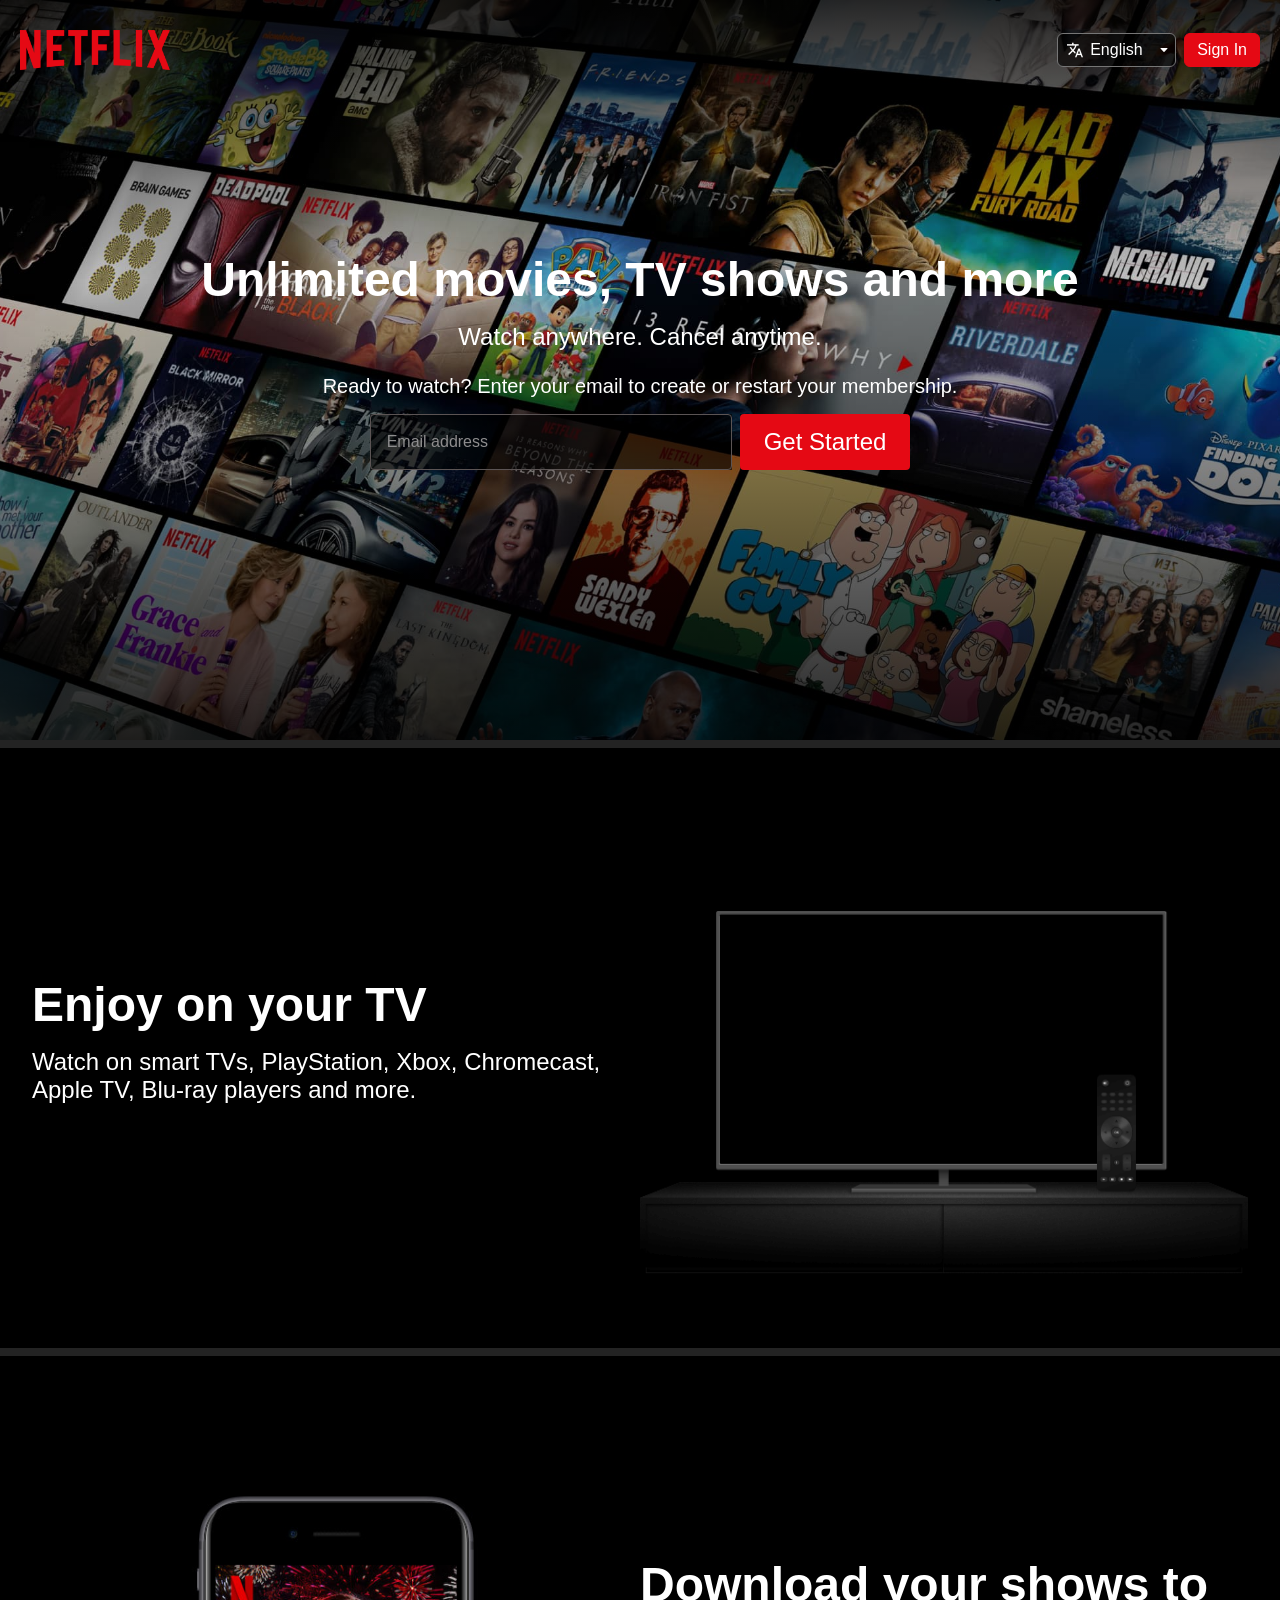
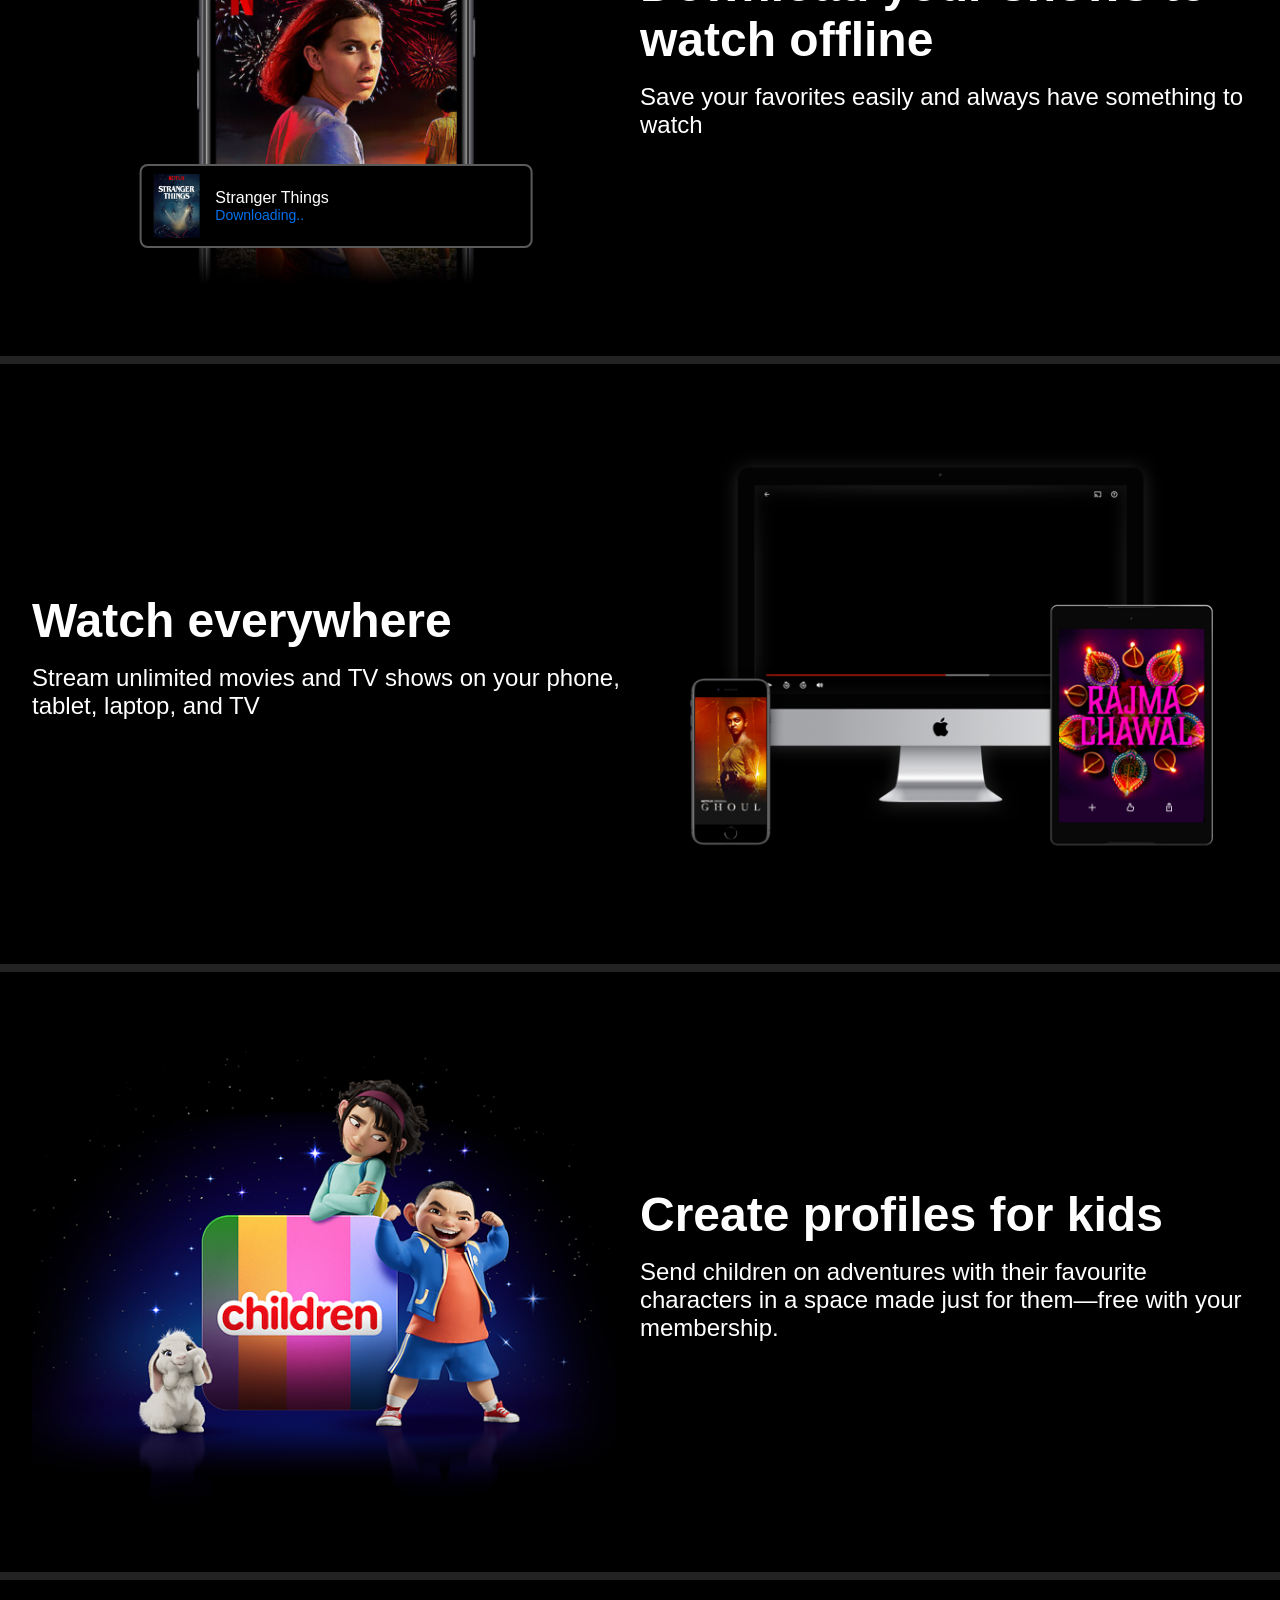
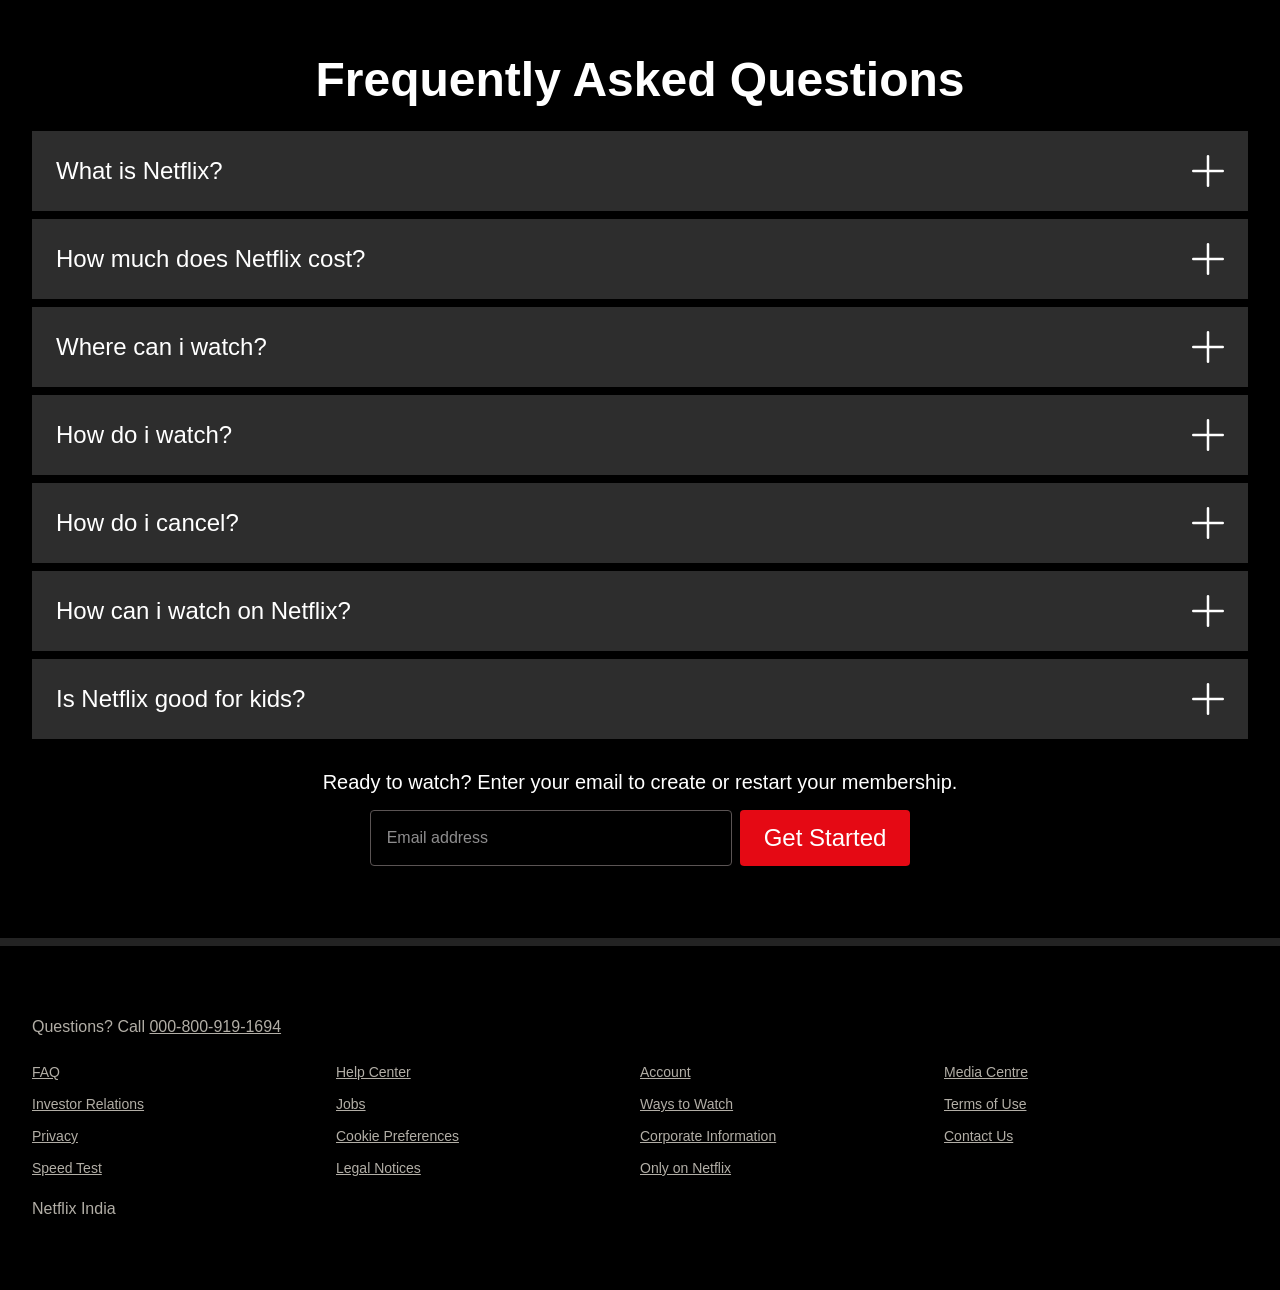
==== index.html @ 48f12441 "renamed entry point to index.html and moved it to root directory" ====
<!DOCTYPE html>
<html lang="en">

<head>
  <meta charset="UTF-8">
  <meta name="viewport" content="width=device-width, initial-scale=1.0">
  <title>Netflix India - Watch TV Shows Online, Watch Movies Online</title>
  <link rel="stylesheet" href="/css/style.css">
</head>

<body>
  <div id="home">
    <header>
      <div>
        <img src="/images/icons/netflix.png">
      </div>
      <form>
        <div>
          <select name="language">
            <option value="english">English</option>
            <option value="hindi">हिंदी</option>
          </select>
        </div>
        <div>
          <button>Sign In</button>
        </div>
      </form>
    </header>
    <section>
      <p>Unlimited movies, TV shows and more</p>
      <p>Watch anywhere. Cancel anytime.</p>
      <form action="#">
        <p>Ready to watch? Enter your email to create or restart your membership.</p>
        <div>
          <div>
            <div>Email address</div>
            <input type="email">
          </div>
          <div>
            <input type="submit" value="Get Started">
          </div>
        </div>
      </form>
    </section>
  </div>
  <div id="TV">
    <div>
      <main>
        <h2>Enjoy on your TV</h2>
        <p>Watch on smart TVs, PlayStation, Xbox, Chromecast, Apple TV, Blu-ray players and more.</p>
      </main>
      <div>
        <video autoplay muted loop>
          <source src="/videos/video-tv-in-0819.m4v" type="video/mp4">
        </video>
        <img src="/images/background/tv.png" alt="">
      </div>
    </div>
  </div>
  <div id="mobile">
    <div>
      <div>
        <img src="/images/background/mobile-0819.jpg" alt="">
        <div>
          <img src="/images/background/boxshot.png" alt="">
          <div>
            <h2>Stranger Things</h2>
            <p>Downloading..</p>
          </div>
        </div>
      </div>
      <main>
        <h2>Download your shows to watch offline</h2>
        <p>Save your favorites easily and always have something to watch</p>
      </main>
    </div>
  </div>
  <div id="watch">
    <div>
      <main>
        <h2>Watch everywhere</h2>
        <p>Stream unlimited movies and TV shows on your phone, tablet, laptop, and TV</p>
      </main>
      <div>
        <video autoplay muted loop>
          <source src="/videos/video-devices-in.m4v" type="video/mp4">
        </video>
        <img src="/images/background/device-pile-in.png" alt="">
      </div>
    </div>
  </div>
  <div id="kids">
    <div>
      <div>
        <img src="/images/background/children.png">
      </div>
      <main>
        <h2>Create profiles for kids</h2>
        <p>Send children on adventures with their favourite characters in a space made just for them—free with your
          membership.</p>
      </main>
    </div>
  </div>
  <div id="FAQ">
    <div>
      <h1>Frequently Asked Questions</h1>
      <ul>
        <li>
          <div>
            <h2>What is Netflix?</h2>
            <img src="/images/icons/plus.png" alt="">
          </div>
          <div class="hidden">
            <p>Netflix is a streaming service that offers a wide variety of award-winning TV shows, movies, anime,
              documentaries and more - on thousands of internet-connected devices.</p>
            <p>You can watch as much as you want, whenever you want, without a single ad - all for one low monthly
              price. There's always something new to discover, and new TV shows and movies are added every week!</p>
          </div>
        </li>
        <li>
          <div>
            <h2>How much does Netflix cost?</h2>
            <img src="/images/icons/plus.png" alt="">
          </div>
          <div class="hidden">
            <p>Watch Netflix on your smartphone, tablet, Smart TV, laptop, or streaming device, all for one fixed
              monthly fee. Plans range from ₹149 to ₹649 a month. No extra costs, no contracts.</p>
          </div>
        </li>
        <li>
          <div>
            <h2>Where can i watch?</h2>
            <img src="/images/icons/plus.png" alt="">
          </div>
          <div class="hidden">
            <p>Watch anywhere, anytime. Sign in with your Netflix account to watch instantly on the web at netflix.com
              from your personal computer or on any internet-connected device that offers the Netflix app, including
              smart TVs, smartphones, tablets, streaming media players and game consoles.</p>
            <p>You can also download your favourite shows with the iOS or Android app. Use downloads to watch while
              you're on the go and without an internet connection. Take Netflix with you anywhere.</p>
          </div>
        </li>
        <li>
          <div>
            <h2>How do i watch?</h2>
            <img src="/images/icons/plus.png" alt="">
          </div>
          <div class="hidden">
            <p>Netflix is flexible. There are no annoying contracts and no commitments. You can easily cancel your
              account online in two clicks. There are no cancellation fees – start or stop your account anytime.</p>
          </div>
        </li>
        <li>
          <div>
            <h2>How do i cancel?</h2>
            <img src="/images/icons/plus.png" alt="">
          </div>
          <div class="hidden">
            <p>Netflix has an extensive library of feature films, documentaries, TV shows, anime, award-winning Netflix
              originals, and more. Watch as much as you want, anytime you want.</p>
          </div>
        </li>
        <li>
          <div>
            <h2>How can i watch on Netflix?</h2>
            <img src="/images/icons/plus.png" alt="">
          </div>
          <div class="hidden">
            <p>Netflix has an extensive library of feature films, documentaries, TV shows, anime, award-winning Netflix
              originals, and more. Watch as much as you want, anytime you want.</p>
          </div>
        </li>
        <li>
          <div>
            <h2>Is Netflix good for kids?</h2>
            <img src="/images/icons/plus.png" alt="">
          </div>
          <div class="hidden">
            <p>The Netflix Kids experience is included in your membership to give parents control while kids enjoy
              family-friendly TV shows and films in their own space.</p>
            <p>Kids profiles come with PIN-protected parental controls that let you restrict the maturity rating of
              content kids can watch and block specific titles you don’t want kids to see.</p>
            <p></p>
          </div>
        </li>
      </ul>
      <form action="">
        <div>
          <h2>Ready to watch? Enter your email to create or restart your membership.</h2>
          <div>
            <div>
              <div>Email address</div>
              <input type="email">
            </div>
            <div>
              <input type="submit" value="Get Started">
            </div>
          </div>
        </div>
      </form>
    </div>
  </div>
  <div id="end-page">
    <div>
      <p>Questions? Call <a href="#">000-800-919-1694</a></p>
      <div>
        <a href="#">FAQ</a>
        <a href="#">Help Center</a>
        <a href="#">Account</a>
        <a href="#">Media Centre</a>
        <a href="#">Investor Relations</a>
        <a href="#">Jobs</a>
        <a href="#">Ways to Watch</a>
        <a href="#">Terms of Use</a>
        <a href="#">Privacy</a>
        <a href="#">Cookie Preferences</a>
        <a href="#">Corporate Information</a>
        <a href="#">Contact Us</a>
        <a href="#">Speed Test</a>
        <a href="#">Legal Notices</a>
        <a href="#">Only on Netflix</a>
      </div>
      <p>Netflix India</p>
    </div>
  </div>
  <script src="/javascript/script.js"></script>
</body>

</html>
---- css/style.css ----
* {
  margin: 0;
}

body {
  margin: 0;
  font-family: sans-serif;
}

/* home section */
#home::before {
  content: '';
  width: 100%;
  height: 100%;
  position: absolute;
  left: 0;
  top: 0;
  z-index: -1;
  background-image: linear-gradient(to top, rgba(0, 0, 0, 0.8) 0%, transparent 62%, rgba(0, 0, 0, 0.8) 100%);
}

#home::after {
  content: '';
  width: 100%;
  height: 100%;
  position: absolute;
  left: 0;
  top: 0;
  background-image: url(/images/background/home-background.jpg);
  background-size: cover;
  background-position: center;
  z-index: -2;
}

#home {
  position: relative;
}

/* header of home */
#home>header {
  display: flex;
  justify-content: space-between;
  padding: 20px;
  align-items: center;
  width: 75vw;
  margin: 0 auto;
}

#home>header>form {
  display: inline-flex;
}

#home>header>form>div {
  position: relative;
}

#home>header>form>div:nth-child(1)::before {
  content: '';
  background-image: url(/images/icons/translate.png);
  background-size: contain;
  width: 16px;
  display: block;
  position: absolute;
  top: 50%;
  left: 10px;
  transform: translateY(-50%);
  background-repeat: no-repeat;
  height: 16px;
  filter: invert(100%);
}

#home>header>form>div:nth-child(1)::after {
  content: '';
  display: block;
  height: 8px;
  width: 8px;
  filter: invert(100%);
  background-size: contain;
  position: absolute;
  right: 12px;
  top: 50%;
  transform: translateY(-50%);
  background-image: url(/images/icons/down.png);
}

#home>header>form>div:nth-child(1)>select {
  color: white;
  background-color: rgba(0, 0, 0, 0.63);
  display: block;
  font-family: sans-serif;
  font-size: 16px;
  line-height: 24px;
  border-radius: 6px;
  appearance: none;
  padding: 4px 32px;
  height: 100%;
  margin-right: 4px;
}

#home>header>form>div:nth-child(2)>button {
  color: white;
  background-color: rgb(229, 9, 20);
  display: block;
  padding: 4px 12px;
  font-family: sans-serif;
  font-size: 16px;
  line-height: 24px;
  border: 1px solid rgb(229, 9, 20);
  border-radius: 6px;
  margin-left: 4px;
}

#home>header>form>div:nth-child(2)>button:hover {
  cursor: pointer;
  background-color: rgb(193, 17, 25);
  border-color: rgb(193, 17, 25);
}

#home>header>div>img {
  height: 60px;
  width: 150px;
  vertical-align: top;
  object-fit: cover;
  object-position: center;
}

/* section of home */

#home>section {
  margin: 0 24px;
  padding-top: 152px;
  padding-bottom: 270px;
}

#home>section>p {
  margin: 0;
  text-align: center;
  color: white;
}

#home>section>p:nth-child(1) {
  font-weight: 900;
  font-size: 3rem;
}

#home>section>p:nth-child(2) {
  font-size: 1.5rem;
  margin-top: 16px;
  font-weight: 400;
}

#home>section>form {
  margin-top: 24px;
  padding: 0 24px;
}

#home>section>form>p {
  text-align: center;
  color: white;
  font-size: 1.25rem;
  font-weight: 400;
}

#home>section>form>div {
  display: flex;
  justify-content: center;
  margin-top: 16px;
}

#home>section>form>div>div,
#FAQ>div>form>div>div>div {
  margin: 0 4px;
  background-color: #000000a1;
  position: relative;
}

#home>section>form>div>div:nth-child(1)>div,
#FAQ>div>form>div>div>div:nth-child(1)>div {
  color: #8e8d8e;
  display: flex;
  align-items: center;
  transition: all 250ms;
  height: 100%;
  width: 100%;
  box-sizing: border-box;
  font-size: 1rem;
  padding: 16px;
  border: 1px solid transparent;
  position: absolute;
}

/* #FAQ>div>form>div>div>input */


#home>section>form>div>div>input,
#FAQ>div>form>div>div>div>input {
  box-sizing: border-box;
  display: block;
  border: none;
  border-radius: 4px;
  font-family: sans-serif;
  height: 56px;
}

#home>section>form>div>div:nth-child(1)>input[type=email],
#FAQ>div>form>div>div>div:nth-child(1)>input[type=email] {
  font-size: 1rem;
  position: relative;
  background-color: transparent;
  color: white;
  border: 1px solid #5b5454;
  width: 362px;
  padding: 8px 16px;
  padding-top: 24px;
}


#home>section>form>div>div:nth-child(1)>input[type=email]:focus,
#FAQ>div>form>div>div>div:nth-child(1)>input[type=email]:focus {
  outline: none;
}

#home>section>form>div>div:nth-child(2)>input[type=submit],
#FAQ>div>form>div>div>div:nth-child(2)>input[type=submit] {
  background-color: rgb(229, 9, 20);
  font-size: 1.5rem;
  padding: 12px 24px;
  color: white;
}

#home>section>form>div>div:nth-child(2)>input[type=submit]:hover,
#FAQ>div>form>div>div>div:nth-child(2)>input[type=submit]:hover {
  cursor: pointer;
  background-color: rgb(193, 17, 25);
}

#TV,
#mobile,
#watch,
#kids,
#FAQ,
#end-page {
  border-top: 8px solid #232323;
  padding: 72px 0;
  background-color: black;
}

#TV>div,
#mobile>div,
#watch>div,
#kids>div {
  display: flex;
  justify-content: center;
  align-items: center;
  margin: 0 auto;
  max-width: 1432px;
  width: 80%;
}

#TV>div>main,
#mobile>div>main,
#watch>div>main,
#kids>div>main {
  color: white;
  width: 100%;
}

#TV>div>main>h2,
#mobile>div>main>h2,
#watch>div>main>h2,
#kids>div>main>h2 {
  font-size: 3rem;
  margin: 0;
  font-weight: 900;
}

#TV>div>main>p,
#mobile>div>main>p,
#watch>div>main>p,
#kids>div>main>p {
  font-size: 1.5rem;
  margin: 0;
  margin: 16px 0;
  font-weight: 400;
}

#TV>div>div,
#mobile>div>div,
#watch>div>div,
#kids>div>div {
  position: relative;
  width: 100%;
}

#TV>div>div>img,
#mobile>div>div>img,
#watch>div>div>img,
#kids>div>div>img {
  position: relative;
  vertical-align: top;
  width: 100%;
}

#TV>div>div>img {
  z-index: 2;
}

#mobile>div>div>img {
  z-index: 0;
}

#TV>div>div>video {
  position: absolute;
  display: block;
  z-index: 1;
  top: 20.7%;
  left: 13.2%;
  width: 72.8%;
}

#mobile>div>div>div {
  display: flex;
  color: white;
  background-color: black;
  width: 50%;
  padding: 8px 12px;
  border: 2px solid rgba(128, 128, 128, 0.7);
  border-radius: 8px;
  position: absolute;
  left: 50%;
  bottom: 8%;
  transform: translateX(-50%);
}

#mobile>div>div>div>img {
  margin-right: 16px;
  height: 4rem;
}

#mobile>div>div>div>div {
  display: flex;
  text-align: left;
  flex-direction: column;
  justify-content: center;
}

#mobile>div>div>div>div>h2 {
  font-size: 1rem;
  font-weight: 500;
}

#mobile>div>div>div>div>p {
  font-size: 0.875rem;
  font-weight: 400;
  color: #0071eb;
}

#watch>div>div>video {
  position: absolute;
  top: 12%;
  left: 18.5%;
  width: 62%;
}

#FAQ>div,
#end-page>div {
  display: flex;
  color: white;
  flex-direction: column;
  width: 80%;
  max-width: 1432px;
  margin: auto;
}

#FAQ>div>h1 {
  font-size: 3rem;
  font-weight: 900;
  text-align: center;
}

#FAQ>div>ul {
  list-style: none;
  margin: 0;
  margin-top: 24px;
  padding: 0;
  display: flex;
  flex-direction: column;
}

#FAQ>div>ul>li {
  display: flex;
  flex-direction: column;
  overflow: hidden;
  transition: height 200ms ease;
  margin-bottom: 8px;
}

#FAQ>div>ul>li>div:nth-child(1) {
  color: white;
  display: flex;
  align-items: center;
  background-color: rgb(45, 45, 45);
  justify-content: space-between;
  padding: 24px;
}

#FAQ>div>ul>li>div:nth-child(1):hover {
  cursor: pointer;
  background-color: rgb(65, 65, 65);
}

#FAQ>div>ul>li>div:nth-child(2) {
  background-color: rgb(45, 45, 45);
  font-size: 1.5rem;
  font-weight: 400;
  margin-top: 2px;
  padding: 24px;
}



#FAQ>div>ul>li:nth-child(1)>div:nth-child(2)>p:nth-child(1),
#FAQ>div>ul>li:nth-child(3)>div:nth-child(2)>p:nth-child(1),
#FAQ>div>ul>li:nth-child(7)>div:nth-child(2)>p:nth-child(1) {
  margin-bottom: 16px;
}

#FAQ>div>ul>li>div:nth-child(1)>h2 {
  text-align: left;
  font-size: 1.5rem;
  font-weight: 400;
}

#FAQ>div>ul>li>div:nth-child(1)>img {
  width: 32px;
  vertical-align: top;
  transform: rotate(0deg);
  filter: invert(100%);
}


#FAQ>div>form {
  margin-top: 24px;
  padding: 0 24px;
  text-align: center;
}

#FAQ>div>form>div>div {
  display: flex;
  justify-content: center;
  margin-top: 16px;
}

/* #FAQ>div>form>div>div>input {
  box-sizing: border-box;
  border: none;
  border-radius: 8px;
  margin: 0 4px;
  font-family: sans-serif;
  line-height: 20px;
  font-size: 20px;
  padding: 8px 16px;
  vertical-align: top;
  height: 46px;
} */

#FAQ>div>form>div>h2 {
  text-align: center;
  color: white;
  font-size: 1.25rem;
  font-weight: 400;
}

/* #FAQ>div>form>div>div>input[type=email]:nth-child(1) {
  font-size: 14px;
  background-color: #0f0f0f;
  color: white;
  border: 1px solid #5b5454;
  width: 362px;
} */

/* #FAQ>div>form>div>div>input[type=email]:nth-child(1)::placeholder {
  border:1px solid green;
} */

/* #FAQ>div>form>div>div>input[type=submit]:nth-child(2) {
  background-color: rgb(229, 9, 20);
  color: white;
} */

/* #FAQ>div>form>div>div>input[type=submit]:nth-child(2):hover {
  cursor: pointer;
  background-color: rgb(193, 17, 25);
} */

#end-page>div {
  display: flex;
  font-size: 1rem;
  color: #b2aea6;
  flex-direction: column;
}

#end-page>div>div {
  display: grid;
  grid-template-columns: 1fr 1fr 1fr 1fr;
}

#end-page>div>p:nth-child(1) {
  margin-bottom: 12px;
}

#end-page>div>p:nth-child(3) {
  margin-top: 24px;
}

#end-page>div>p:nth-child(1)>a {
  font-size: 1rem;
  color: #b2aea6;
  font-weight: 400;
}

#end-page>div>div>a {
  font-size: 14px;
  padding-top: 16px;
  color: #b2aea6;
}

.hidden {
  display: none;
}

@media only screen and (max-width: 1280px) {
  #home>header {
    width: auto;
  }

  #TV>div,
  #mobile>div,
  #watch>div,
  #kids>div,
  #FAQ>div,
  #end-page>div {
    width: auto;
    margin: 0 32px;
  }

  #mobile>div>div>div {
    width: 60%;
    min-width: 16rem;
  }
}

@media only screen and (max-width: 960px) {

  #home>header>div>img {
    width: 84.375px;
    height: 33.75px;
  }

  #home>section {
    padding-top: 64px;
    padding-bottom: 132px;
  }

  #home>section>p:nth-child(1) {
    font-size: 2rem;
    font-weight: 700;
  }

  #home>section>p:nth-child(2),
  #home>section>form>p,
  #FAQ>div>form>div>h2,
  #FAQ>div>ul>li>div:nth-child(1)>h2,
  #FAQ>div>ul>li>div:nth-child(2) {
    font-size: 1.125rem;
  }

  #TV>div,
  #mobile>div,
  #watch>div,
  #kids>div {
    text-align: center;
  }

  #TV>div,
  #watch>div {
    flex-direction: column;
  }

  #mobile>div,
  #kids>div {
    flex-direction: column-reverse;
  }

  #TV>div>div {
    max-width: 640px;
  }

  #TV>div>main>h2,
  #mobile>div>main>h2,
  #watch>div>main>h2,
  #kids>div>main>h2,
  #FAQ>div>h1 {
    font-size: 2rem;
    font-weight: 700;
  }

  #TV>div>main>p,
  #mobile>div>main>p,
  #watch>div>main>p,
  #kids>div>main>p,
  #FAQ>div>ul>li>h2 {
    font-size: 1.125rem;
    font-weight: 400;
  }

  #end-page>div>div {
    grid-template-columns: 1fr 1fr;
  }
}

@media only screen and (max-width:600px) {
  #home>section {
    padding-top: 32px;
    padding-bottom: 42px;
  }

  #home>header>form>div:nth-child(1)>select {
    width: 0;
  }

  #home>section>form>div,
  #FAQ>div>form>div>div {
    flex-wrap: wrap;
  }

  #home>section>form>div>div:nth-child(1),
  #FAQ>div>form>div>div>div:nth-child(1) {
    width: 100%;
    margin: 0;
    margin-bottom: 16px;
  }

  #home>section>form>div>div:nth-child(1)>input[type=email],
  #FAQ>div>form>div>div>div:nth-child(1)>input[type=email] {
    width: 100%;
  }

  #TV,
  #mobile,
  #watch,
  #kids,
  #FAQ,
  #end-page {
    padding: 56px 0;
  }

  #TV>div,
  #mobile>div,
  #watch>div,
  #kids>div,
  #FAQ>div,
  #end-page>div {
    margin: 0 24px;
    width: auto;
  }
}
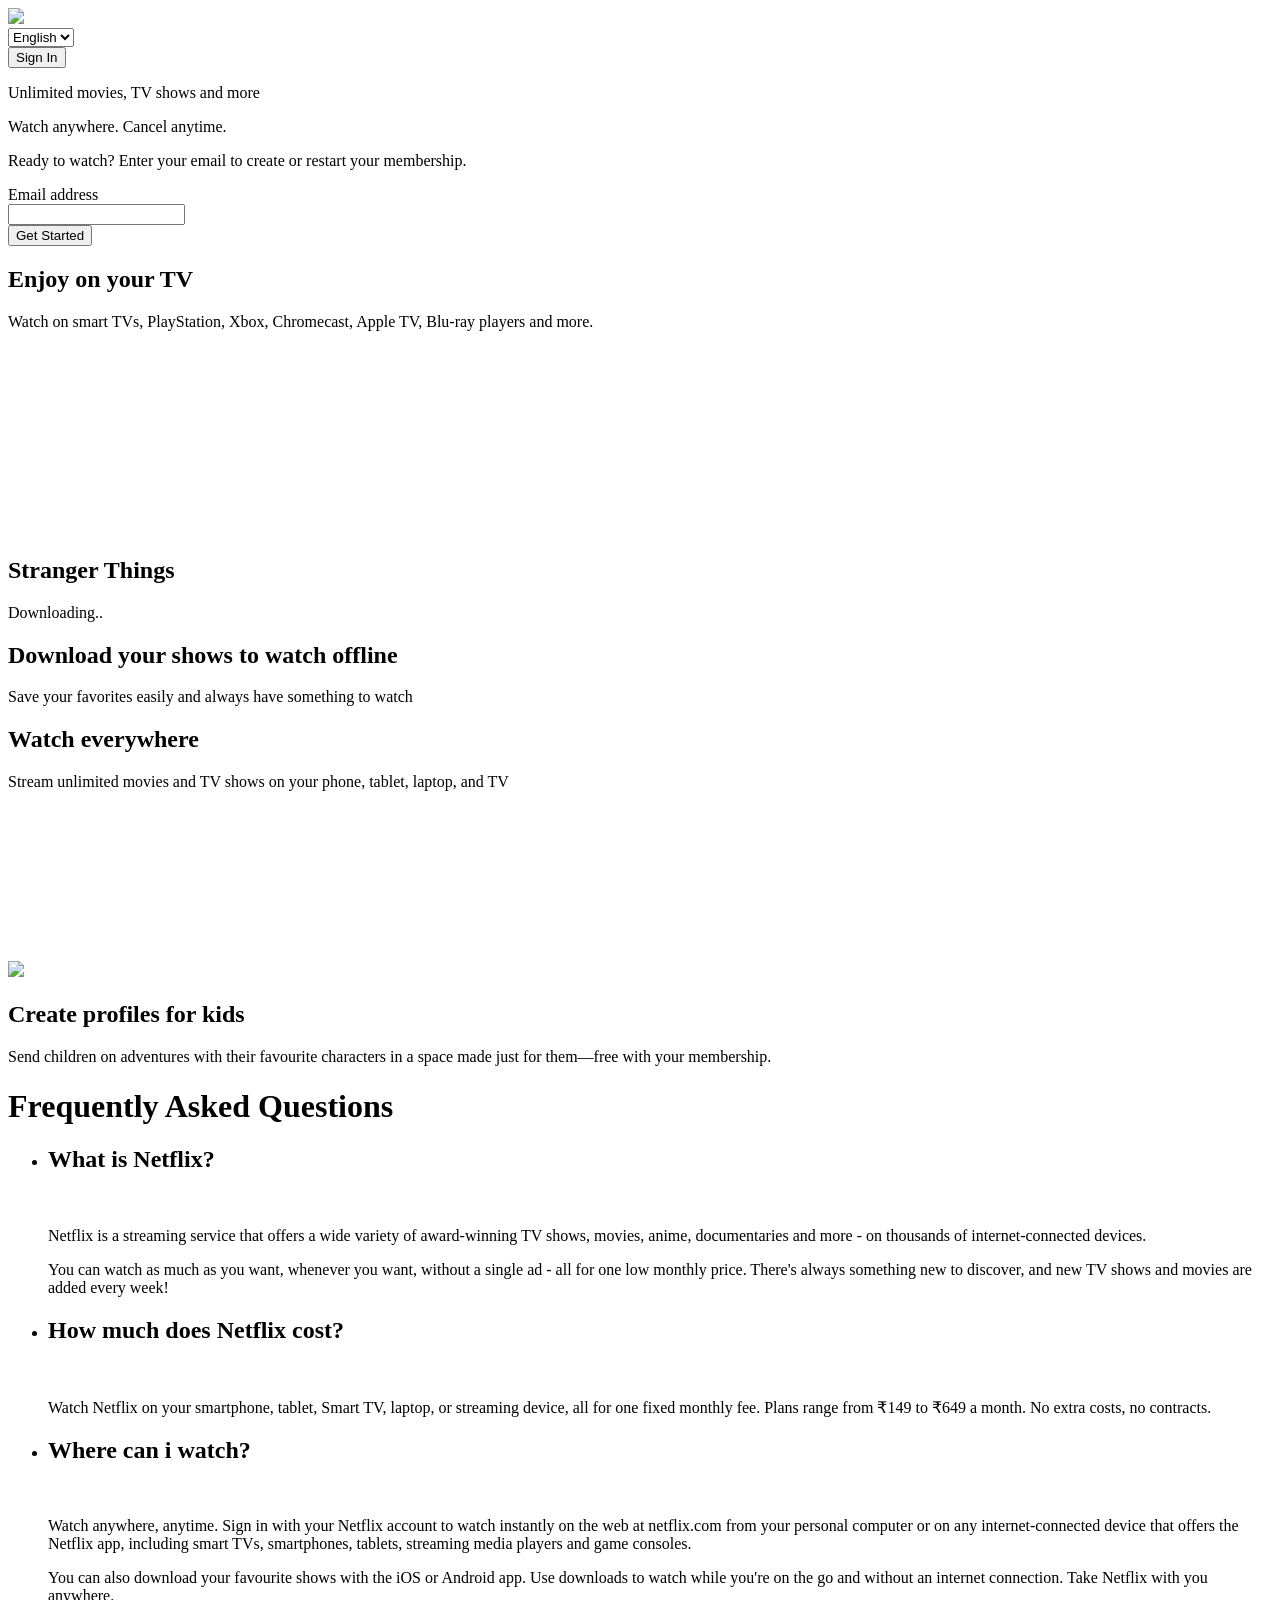
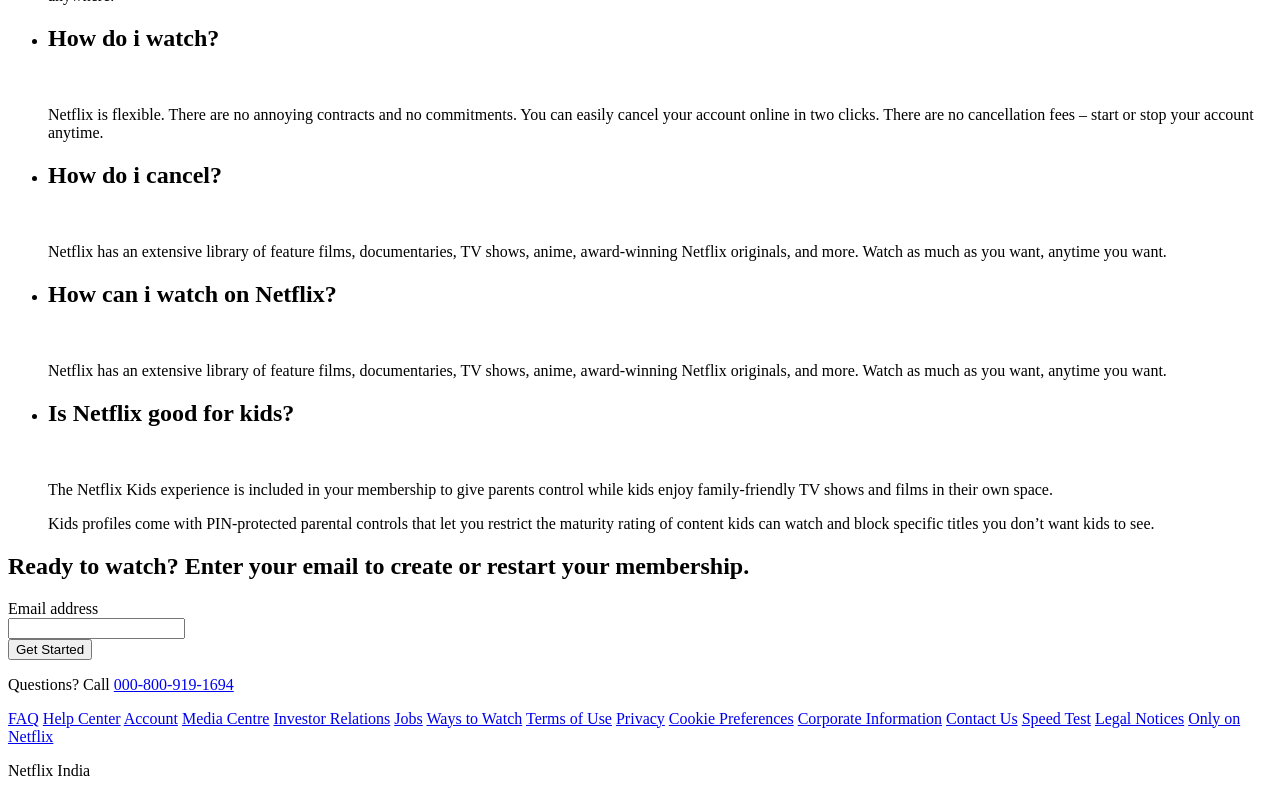
==== commit b97a0418: "corrected paths" ====
--- a/index.html
+++ b/index.html
@@ -5,14 +5,14 @@
   <meta charset="UTF-8">
   <meta name="viewport" content="width=device-width, initial-scale=1.0">
   <title>Netflix India - Watch TV Shows Online, Watch Movies Online</title>
-  <link rel="stylesheet" href="/css/style.css">
+  <link rel="stylesheet" href="/netflix_clone/css/style.css">
 </head>
 
 <body>
   <div id="home">
     <header>
       <div>
-        <img src="/images/icons/netflix.png">
+        <img src="/netflix_clone/images/icons/netflix.png">
       </div>
       <form>
         <div>
@@ -51,18 +51,18 @@
       </main>
       <div>
         <video autoplay muted loop>
-          <source src="/videos/video-tv-in-0819.m4v" type="video/mp4">
+          <source src="/netflix_clone/netflix_clone/videos/video-tv-in-0819.m4v" type="video/mp4">
         </video>
-        <img src="/images/background/tv.png" alt="">
+        <img src="/netflix_clone/images/background/tv.png" alt="">
       </div>
     </div>
   </div>
   <div id="mobile">
     <div>
       <div>
-        <img src="/images/background/mobile-0819.jpg" alt="">
-        <div>
-          <img src="/images/background/boxshot.png" alt="">
+        <img src="/netflix_clone/images/background/mobile-0819.jpg" alt="">
+        <div>
+          <img src="/netflix_clone/images/background/boxshot.png" alt="">
           <div>
             <h2>Stranger Things</h2>
             <p>Downloading..</p>
@@ -83,16 +83,16 @@
       </main>
       <div>
         <video autoplay muted loop>
-          <source src="/videos/video-devices-in.m4v" type="video/mp4">
+          <source src="/netflix_clone/videos/video-devices-in.m4v" type="video/mp4">
         </video>
-        <img src="/images/background/device-pile-in.png" alt="">
+        <img src="/netflix_clone/images/background/device-pile-in.png" alt="">
       </div>
     </div>
   </div>
   <div id="kids">
     <div>
       <div>
-        <img src="/images/background/children.png">
+        <img src="/netflix_clone/images/background/children.png">
       </div>
       <main>
         <h2>Create profiles for kids</h2>
@@ -108,7 +108,7 @@
         <li>
           <div>
             <h2>What is Netflix?</h2>
-            <img src="/images/icons/plus.png" alt="">
+            <img src="/netflix_clone/images/icons/plus.png" alt="">
           </div>
           <div class="hidden">
             <p>Netflix is a streaming service that offers a wide variety of award-winning TV shows, movies, anime,
@@ -120,7 +120,7 @@
         <li>
           <div>
             <h2>How much does Netflix cost?</h2>
-            <img src="/images/icons/plus.png" alt="">
+            <img src="/netflix_clone/images/icons/plus.png" alt="">
           </div>
           <div class="hidden">
             <p>Watch Netflix on your smartphone, tablet, Smart TV, laptop, or streaming device, all for one fixed
@@ -130,7 +130,7 @@
         <li>
           <div>
             <h2>Where can i watch?</h2>
-            <img src="/images/icons/plus.png" alt="">
+            <img src="/netflix_clone/images/icons/plus.png" alt="">
           </div>
           <div class="hidden">
             <p>Watch anywhere, anytime. Sign in with your Netflix account to watch instantly on the web at netflix.com
@@ -143,7 +143,7 @@
         <li>
           <div>
             <h2>How do i watch?</h2>
-            <img src="/images/icons/plus.png" alt="">
+            <img src="/netflix_clone/images/icons/plus.png" alt="">
           </div>
           <div class="hidden">
             <p>Netflix is flexible. There are no annoying contracts and no commitments. You can easily cancel your
@@ -153,7 +153,7 @@
         <li>
           <div>
             <h2>How do i cancel?</h2>
-            <img src="/images/icons/plus.png" alt="">
+            <img src="/netflix_clone/images/icons/plus.png" alt="">
           </div>
           <div class="hidden">
             <p>Netflix has an extensive library of feature films, documentaries, TV shows, anime, award-winning Netflix
@@ -163,7 +163,7 @@
         <li>
           <div>
             <h2>How can i watch on Netflix?</h2>
-            <img src="/images/icons/plus.png" alt="">
+            <img src="/netflix_clone/images/icons/plus.png" alt="">
           </div>
           <div class="hidden">
             <p>Netflix has an extensive library of feature films, documentaries, TV shows, anime, award-winning Netflix
@@ -173,7 +173,7 @@
         <li>
           <div>
             <h2>Is Netflix good for kids?</h2>
-            <img src="/images/icons/plus.png" alt="">
+            <img src="/netflix_clone/images/icons/plus.png" alt="">
           </div>
           <div class="hidden">
             <p>The Netflix Kids experience is included in your membership to give parents control while kids enjoy
@@ -223,7 +223,7 @@
       <p>Netflix India</p>
     </div>
   </div>
-  <script src="/javascript/script.js"></script>
+  <script src="/netflix_clone/javascript/script.js"></script>
 </body>
 
 </html>
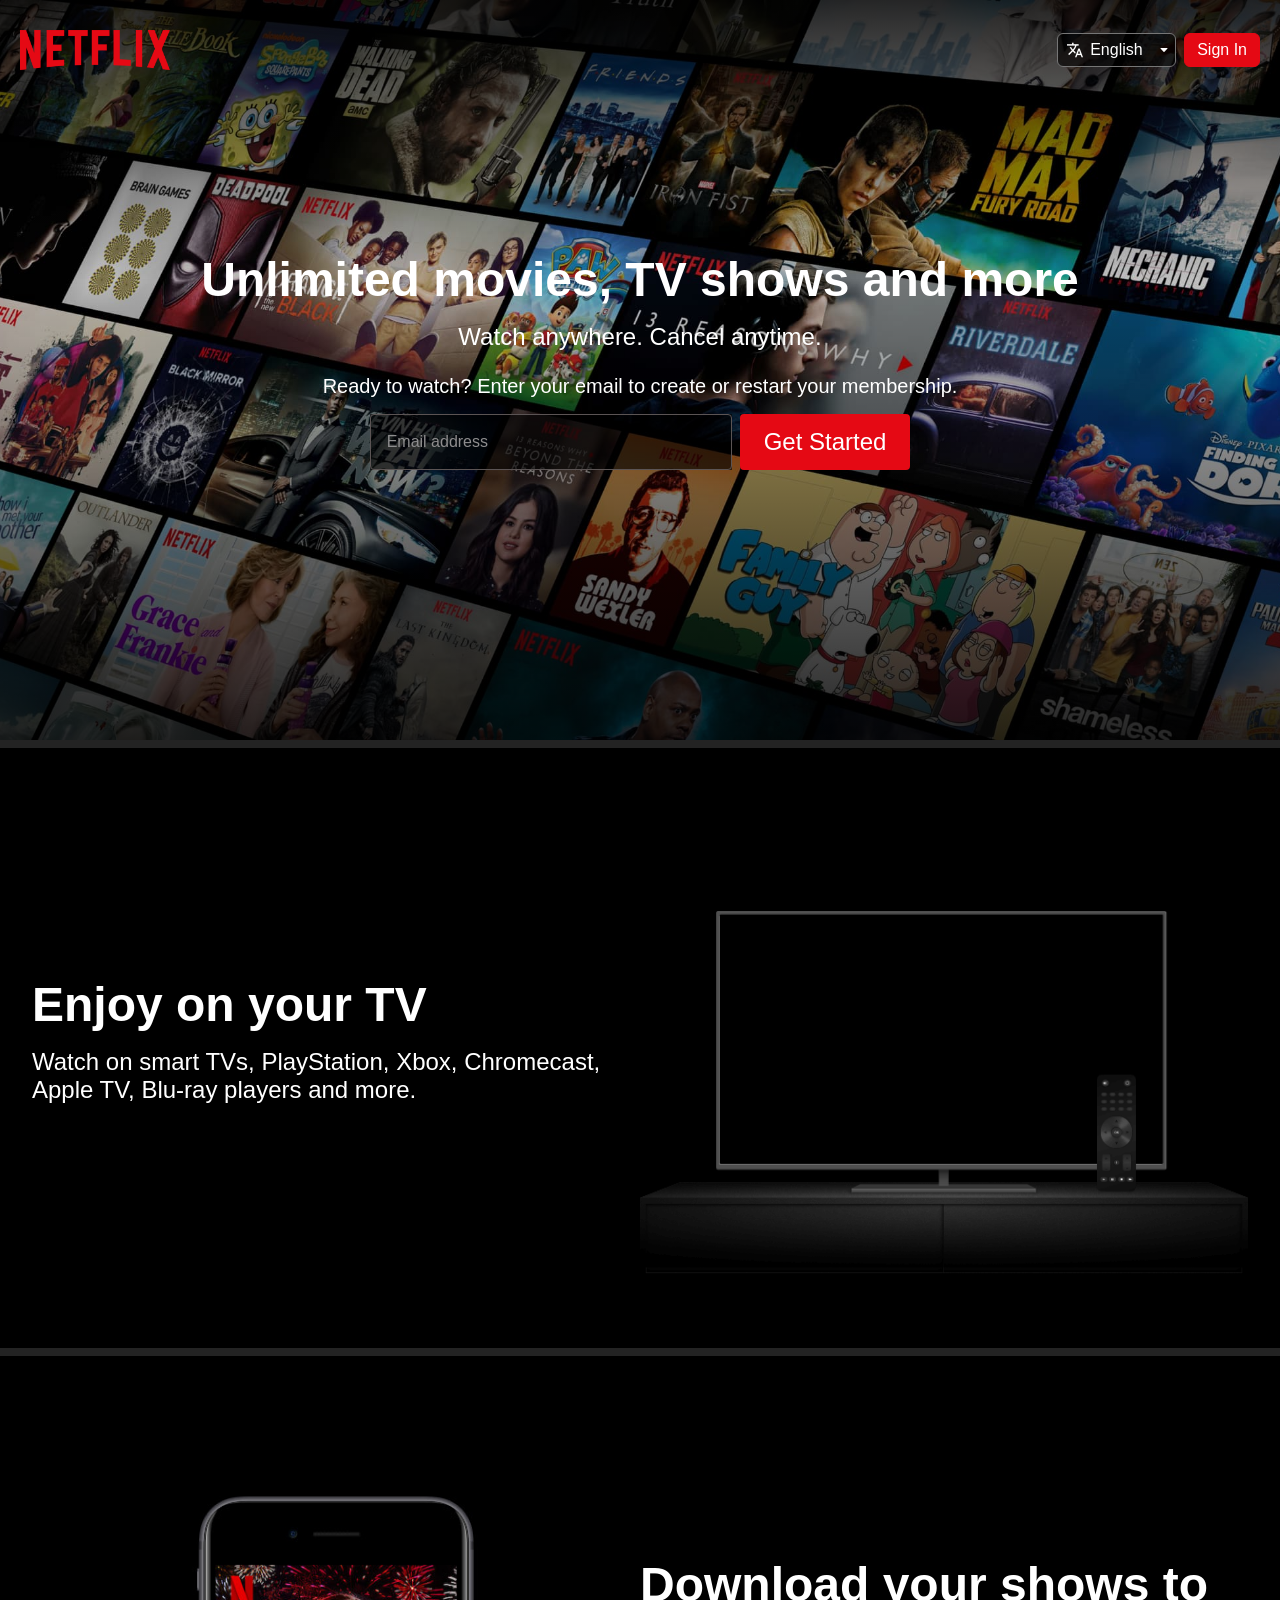
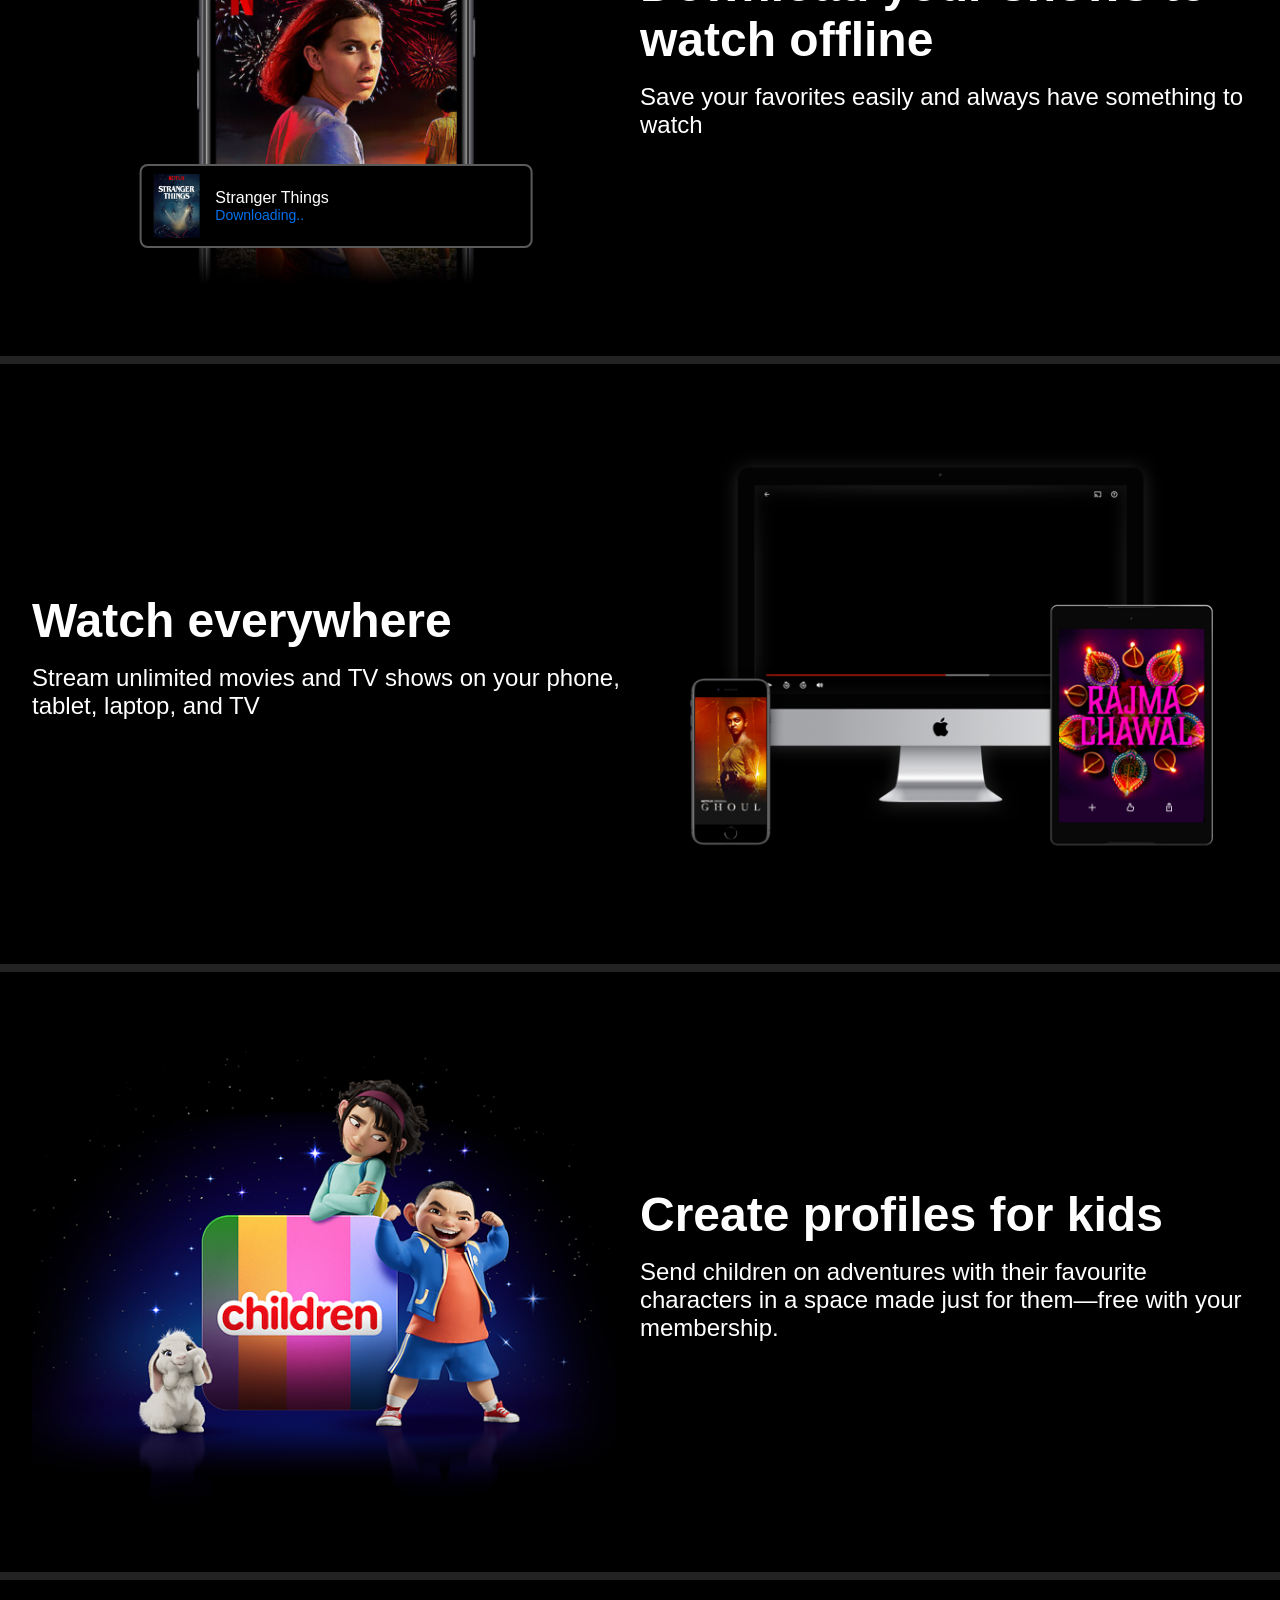
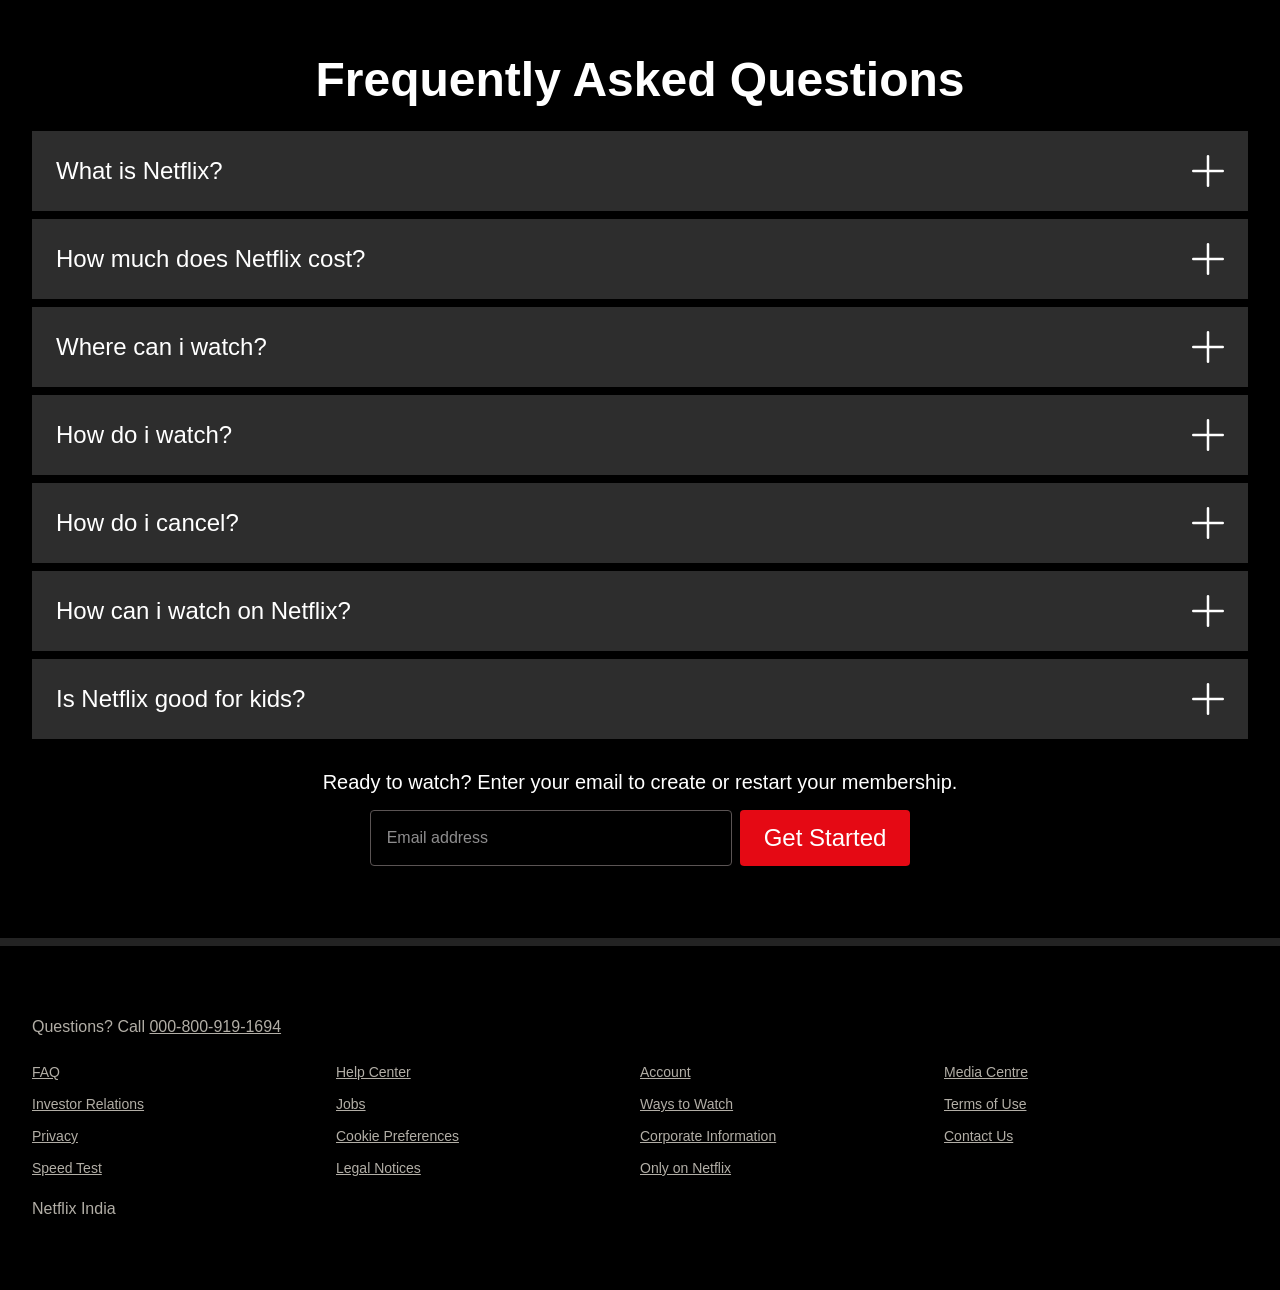
==== commit a1187023: "paths changed" ====
--- a/index.html
+++ b/index.html
@@ -5,14 +5,14 @@
   <meta charset="UTF-8">
   <meta name="viewport" content="width=device-width, initial-scale=1.0">
   <title>Netflix India - Watch TV Shows Online, Watch Movies Online</title>
-  <link rel="stylesheet" href="/netflix_clone/css/style.css">
+  <link rel="stylesheet" href="css/style.css">
 </head>
 
 <body>
   <div id="home">
     <header>
       <div>
-        <img src="/netflix_clone/images/icons/netflix.png">
+        <img src="images/icons/netflix.png">
       </div>
       <form>
         <div>
@@ -51,18 +51,18 @@
       </main>
       <div>
         <video autoplay muted loop>
-          <source src="/netflix_clone/netflix_clone/videos/video-tv-in-0819.m4v" type="video/mp4">
+          <source src="videos/video-tv-in-0819.m4v" type="video/mp4">
         </video>
-        <img src="/netflix_clone/images/background/tv.png" alt="">
+        <img src="images/background/tv.png" alt="">
       </div>
     </div>
   </div>
   <div id="mobile">
     <div>
       <div>
-        <img src="/netflix_clone/images/background/mobile-0819.jpg" alt="">
-        <div>
-          <img src="/netflix_clone/images/background/boxshot.png" alt="">
+        <img src="images/background/mobile-0819.jpg" alt="">
+        <div>
+          <img src="images/background/boxshot.png" alt="">
           <div>
             <h2>Stranger Things</h2>
             <p>Downloading..</p>
@@ -83,16 +83,16 @@
       </main>
       <div>
         <video autoplay muted loop>
-          <source src="/netflix_clone/videos/video-devices-in.m4v" type="video/mp4">
+          <source src="videos/video-devices-in.m4v" type="video/mp4">
         </video>
-        <img src="/netflix_clone/images/background/device-pile-in.png" alt="">
+        <img src="images/background/device-pile-in.png" alt="">
       </div>
     </div>
   </div>
   <div id="kids">
     <div>
       <div>
-        <img src="/netflix_clone/images/background/children.png">
+        <img src="images/background/children.png">
       </div>
       <main>
         <h2>Create profiles for kids</h2>
@@ -108,7 +108,7 @@
         <li>
           <div>
             <h2>What is Netflix?</h2>
-            <img src="/netflix_clone/images/icons/plus.png" alt="">
+            <img src="images/icons/plus.png" alt="">
           </div>
           <div class="hidden">
             <p>Netflix is a streaming service that offers a wide variety of award-winning TV shows, movies, anime,
@@ -120,7 +120,7 @@
         <li>
           <div>
             <h2>How much does Netflix cost?</h2>
-            <img src="/netflix_clone/images/icons/plus.png" alt="">
+            <img src="images/icons/plus.png" alt="">
           </div>
           <div class="hidden">
             <p>Watch Netflix on your smartphone, tablet, Smart TV, laptop, or streaming device, all for one fixed
@@ -130,7 +130,7 @@
         <li>
           <div>
             <h2>Where can i watch?</h2>
-            <img src="/netflix_clone/images/icons/plus.png" alt="">
+            <img src="images/icons/plus.png" alt="">
           </div>
           <div class="hidden">
             <p>Watch anywhere, anytime. Sign in with your Netflix account to watch instantly on the web at netflix.com
@@ -143,7 +143,7 @@
         <li>
           <div>
             <h2>How do i watch?</h2>
-            <img src="/netflix_clone/images/icons/plus.png" alt="">
+            <img src="images/icons/plus.png" alt="">
           </div>
           <div class="hidden">
             <p>Netflix is flexible. There are no annoying contracts and no commitments. You can easily cancel your
@@ -153,7 +153,7 @@
         <li>
           <div>
             <h2>How do i cancel?</h2>
-            <img src="/netflix_clone/images/icons/plus.png" alt="">
+            <img src="images/icons/plus.png" alt="">
           </div>
           <div class="hidden">
             <p>Netflix has an extensive library of feature films, documentaries, TV shows, anime, award-winning Netflix
@@ -163,7 +163,7 @@
         <li>
           <div>
             <h2>How can i watch on Netflix?</h2>
-            <img src="/netflix_clone/images/icons/plus.png" alt="">
+            <img src="images/icons/plus.png" alt="">
           </div>
           <div class="hidden">
             <p>Netflix has an extensive library of feature films, documentaries, TV shows, anime, award-winning Netflix
@@ -173,7 +173,7 @@
         <li>
           <div>
             <h2>Is Netflix good for kids?</h2>
-            <img src="/netflix_clone/images/icons/plus.png" alt="">
+            <img src="images/icons/plus.png" alt="">
           </div>
           <div class="hidden">
             <p>The Netflix Kids experience is included in your membership to give parents control while kids enjoy
@@ -223,7 +223,7 @@
       <p>Netflix India</p>
     </div>
   </div>
-  <script src="/netflix_clone/javascript/script.js"></script>
+  <script src="javascript/script.js"></script>
 </body>
 
 </html>
--- a/css/style.css
+++ b/css/style.css
@@ -0,0 +1,666 @@
+* {
+  margin: 0;
+}
+
+body {
+  margin: 0;
+  font-family: sans-serif;
+}
+
+/* home section */
+#home::before {
+  content: "";
+  width: 100%;
+  height: 100%;
+  position: absolute;
+  left: 0;
+  top: 0;
+  z-index: -1;
+  background-image: linear-gradient(
+    to top,
+    rgba(0, 0, 0, 0.8) 0%,
+    transparent 62%,
+    rgba(0, 0, 0, 0.8) 100%
+  );
+}
+
+#home::after {
+  content: "";
+  width: 100%;
+  height: 100%;
+  position: absolute;
+  left: 0;
+  top: 0;
+  background-image: url(../images/background/home-background.jpg);
+  background-size: cover;
+  background-position: center;
+  z-index: -2;
+}
+
+#home {
+  position: relative;
+}
+
+/* header of home */
+#home > header {
+  display: flex;
+  justify-content: space-between;
+  padding: 20px;
+  align-items: center;
+  width: 75vw;
+  margin: 0 auto;
+}
+
+#home > header > form {
+  display: inline-flex;
+}
+
+#home > header > form > div {
+  position: relative;
+}
+
+#home > header > form > div:nth-child(1)::before {
+  content: "";
+  background-image: url(../images/icons/translate.png);
+  background-size: contain;
+  width: 16px;
+  display: block;
+  position: absolute;
+  top: 50%;
+  left: 10px;
+  transform: translateY(-50%);
+  background-repeat: no-repeat;
+  height: 16px;
+  filter: invert(100%);
+}
+
+#home > header > form > div:nth-child(1)::after {
+  content: "";
+  display: block;
+  height: 8px;
+  width: 8px;
+  filter: invert(100%);
+  background-size: contain;
+  position: absolute;
+  right: 12px;
+  top: 50%;
+  transform: translateY(-50%);
+  background-image: url(../images/icons/down.png);
+}
+
+#home > header > form > div:nth-child(1) > select {
+  color: white;
+  background-color: rgba(0, 0, 0, 0.63);
+  display: block;
+  font-family: sans-serif;
+  font-size: 16px;
+  line-height: 24px;
+  border-radius: 6px;
+  appearance: none;
+  padding: 4px 32px;
+  height: 100%;
+  margin-right: 4px;
+}
+
+#home > header > form > div:nth-child(2) > button {
+  color: white;
+  background-color: rgb(229, 9, 20);
+  display: block;
+  padding: 4px 12px;
+  font-family: sans-serif;
+  font-size: 16px;
+  line-height: 24px;
+  border: 1px solid rgb(229, 9, 20);
+  border-radius: 6px;
+  margin-left: 4px;
+}
+
+#home > header > form > div:nth-child(2) > button:hover {
+  cursor: pointer;
+  background-color: rgb(193, 17, 25);
+  border-color: rgb(193, 17, 25);
+}
+
+#home > header > div > img {
+  height: 60px;
+  width: 150px;
+  vertical-align: top;
+  object-fit: cover;
+  object-position: center;
+}
+
+/* section of home */
+
+#home > section {
+  margin: 0 24px;
+  padding-top: 152px;
+  padding-bottom: 270px;
+}
+
+#home > section > p {
+  margin: 0;
+  text-align: center;
+  color: white;
+}
+
+#home > section > p:nth-child(1) {
+  font-weight: 900;
+  font-size: 3rem;
+}
+
+#home > section > p:nth-child(2) {
+  font-size: 1.5rem;
+  margin-top: 16px;
+  font-weight: 400;
+}
+
+#home > section > form {
+  margin-top: 24px;
+  padding: 0 24px;
+}
+
+#home > section > form > p {
+  text-align: center;
+  color: white;
+  font-size: 1.25rem;
+  font-weight: 400;
+}
+
+#home > section > form > div {
+  display: flex;
+  justify-content: center;
+  margin-top: 16px;
+}
+
+#home > section > form > div > div,
+#FAQ > div > form > div > div > div {
+  margin: 0 4px;
+  background-color: #000000a1;
+  position: relative;
+}
+
+#home > section > form > div > div:nth-child(1) > div,
+#FAQ > div > form > div > div > div:nth-child(1) > div {
+  color: #8e8d8e;
+  display: flex;
+  align-items: center;
+  transition: all 250ms;
+  height: 100%;
+  width: 100%;
+  box-sizing: border-box;
+  font-size: 1rem;
+  padding: 16px;
+  border: 1px solid transparent;
+  position: absolute;
+}
+
+/* #FAQ>div>form>div>div>input */
+
+#home > section > form > div > div > input,
+#FAQ > div > form > div > div > div > input {
+  box-sizing: border-box;
+  display: block;
+  border: none;
+  border-radius: 4px;
+  font-family: sans-serif;
+  height: 56px;
+}
+
+#home > section > form > div > div:nth-child(1) > input[type="email"],
+#FAQ > div > form > div > div > div:nth-child(1) > input[type="email"] {
+  font-size: 1rem;
+  position: relative;
+  background-color: transparent;
+  color: white;
+  border: 1px solid #5b5454;
+  width: 362px;
+  padding: 8px 16px;
+  padding-top: 24px;
+}
+
+#home > section > form > div > div:nth-child(1) > input[type="email"]:focus,
+#FAQ > div > form > div > div > div:nth-child(1) > input[type="email"]:focus {
+  outline: none;
+}
+
+#home > section > form > div > div:nth-child(2) > input[type="submit"],
+#FAQ > div > form > div > div > div:nth-child(2) > input[type="submit"] {
+  background-color: rgb(229, 9, 20);
+  font-size: 1.5rem;
+  padding: 12px 24px;
+  color: white;
+}
+
+#home > section > form > div > div:nth-child(2) > input[type="submit"]:hover,
+#FAQ > div > form > div > div > div:nth-child(2) > input[type="submit"]:hover {
+  cursor: pointer;
+  background-color: rgb(193, 17, 25);
+}
+
+#TV,
+#mobile,
+#watch,
+#kids,
+#FAQ,
+#end-page {
+  border-top: 8px solid #232323;
+  padding: 72px 0;
+  background-color: black;
+}
+
+#TV > div,
+#mobile > div,
+#watch > div,
+#kids > div {
+  display: flex;
+  justify-content: center;
+  align-items: center;
+  margin: 0 auto;
+  max-width: 1432px;
+  width: 80%;
+}
+
+#TV > div > main,
+#mobile > div > main,
+#watch > div > main,
+#kids > div > main {
+  color: white;
+  width: 100%;
+}
+
+#TV > div > main > h2,
+#mobile > div > main > h2,
+#watch > div > main > h2,
+#kids > div > main > h2 {
+  font-size: 3rem;
+  margin: 0;
+  font-weight: 900;
+}
+
+#TV > div > main > p,
+#mobile > div > main > p,
+#watch > div > main > p,
+#kids > div > main > p {
+  font-size: 1.5rem;
+  margin: 0;
+  margin: 16px 0;
+  font-weight: 400;
+}
+
+#TV > div > div,
+#mobile > div > div,
+#watch > div > div,
+#kids > div > div {
+  position: relative;
+  width: 100%;
+}
+
+#TV > div > div > img,
+#mobile > div > div > img,
+#watch > div > div > img,
+#kids > div > div > img {
+  position: relative;
+  vertical-align: top;
+  width: 100%;
+}
+
+#TV > div > div > img {
+  z-index: 2;
+}
+
+#mobile > div > div > img {
+  z-index: 0;
+}
+
+#TV > div > div > video {
+  position: absolute;
+  display: block;
+  z-index: 1;
+  top: 20.7%;
+  left: 13.2%;
+  width: 72.8%;
+}
+
+#mobile > div > div > div {
+  display: flex;
+  color: white;
+  background-color: black;
+  width: 50%;
+  padding: 8px 12px;
+  border: 2px solid rgba(128, 128, 128, 0.7);
+  border-radius: 8px;
+  position: absolute;
+  left: 50%;
+  bottom: 8%;
+  transform: translateX(-50%);
+}
+
+#mobile > div > div > div > img {
+  margin-right: 16px;
+  height: 4rem;
+}
+
+#mobile > div > div > div > div {
+  display: flex;
+  text-align: left;
+  flex-direction: column;
+  justify-content: center;
+}
+
+#mobile > div > div > div > div > h2 {
+  font-size: 1rem;
+  font-weight: 500;
+}
+
+#mobile > div > div > div > div > p {
+  font-size: 0.875rem;
+  font-weight: 400;
+  color: #0071eb;
+}
+
+#watch > div > div > video {
+  position: absolute;
+  top: 12%;
+  left: 18.5%;
+  width: 62%;
+}
+
+#FAQ > div,
+#end-page > div {
+  display: flex;
+  color: white;
+  flex-direction: column;
+  width: 80%;
+  max-width: 1432px;
+  margin: auto;
+}
+
+#FAQ > div > h1 {
+  font-size: 3rem;
+  font-weight: 900;
+  text-align: center;
+}
+
+#FAQ > div > ul {
+  list-style: none;
+  margin: 0;
+  margin-top: 24px;
+  padding: 0;
+  display: flex;
+  flex-direction: column;
+}
+
+#FAQ > div > ul > li {
+  display: flex;
+  flex-direction: column;
+  overflow: hidden;
+  transition: height 200ms ease;
+  margin-bottom: 8px;
+}
+
+#FAQ > div > ul > li > div:nth-child(1) {
+  color: white;
+  display: flex;
+  align-items: center;
+  background-color: rgb(45, 45, 45);
+  justify-content: space-between;
+  padding: 24px;
+}
+
+#FAQ > div > ul > li > div:nth-child(1):hover {
+  cursor: pointer;
+  background-color: rgb(65, 65, 65);
+}
+
+#FAQ > div > ul > li > div:nth-child(2) {
+  background-color: rgb(45, 45, 45);
+  font-size: 1.5rem;
+  font-weight: 400;
+  margin-top: 2px;
+  padding: 24px;
+}
+
+#FAQ > div > ul > li:nth-child(1) > div:nth-child(2) > p:nth-child(1),
+#FAQ > div > ul > li:nth-child(3) > div:nth-child(2) > p:nth-child(1),
+#FAQ > div > ul > li:nth-child(7) > div:nth-child(2) > p:nth-child(1) {
+  margin-bottom: 16px;
+}
+
+#FAQ > div > ul > li > div:nth-child(1) > h2 {
+  text-align: left;
+  font-size: 1.5rem;
+  font-weight: 400;
+}
+
+#FAQ > div > ul > li > div:nth-child(1) > img {
+  width: 32px;
+  vertical-align: top;
+  transform: rotate(0deg);
+  filter: invert(100%);
+}
+
+#FAQ > div > form {
+  margin-top: 24px;
+  padding: 0 24px;
+  text-align: center;
+}
+
+#FAQ > div > form > div > div {
+  display: flex;
+  justify-content: center;
+  margin-top: 16px;
+}
+
+/* #FAQ>div>form>div>div>input {
+  box-sizing: border-box;
+  border: none;
+  border-radius: 8px;
+  margin: 0 4px;
+  font-family: sans-serif;
+  line-height: 20px;
+  font-size: 20px;
+  padding: 8px 16px;
+  vertical-align: top;
+  height: 46px;
+} */
+
+#FAQ > div > form > div > h2 {
+  text-align: center;
+  color: white;
+  font-size: 1.25rem;
+  font-weight: 400;
+}
+
+/* #FAQ>div>form>div>div>input[type=email]:nth-child(1) {
+  font-size: 14px;
+  background-color: #0f0f0f;
+  color: white;
+  border: 1px solid #5b5454;
+  width: 362px;
+} */
+
+/* #FAQ>div>form>div>div>input[type=email]:nth-child(1)::placeholder {
+  border:1px solid green;
+} */
+
+/* #FAQ>div>form>div>div>input[type=submit]:nth-child(2) {
+  background-color: rgb(229, 9, 20);
+  color: white;
+} */
+
+/* #FAQ>div>form>div>div>input[type=submit]:nth-child(2):hover {
+  cursor: pointer;
+  background-color: rgb(193, 17, 25);
+} */
+
+#end-page > div {
+  display: flex;
+  font-size: 1rem;
+  color: #b2aea6;
+  flex-direction: column;
+}
+
+#end-page > div > div {
+  display: grid;
+  grid-template-columns: 1fr 1fr 1fr 1fr;
+}
+
+#end-page > div > p:nth-child(1) {
+  margin-bottom: 12px;
+}
+
+#end-page > div > p:nth-child(3) {
+  margin-top: 24px;
+}
+
+#end-page > div > p:nth-child(1) > a {
+  font-size: 1rem;
+  color: #b2aea6;
+  font-weight: 400;
+}
+
+#end-page > div > div > a {
+  font-size: 14px;
+  padding-top: 16px;
+  color: #b2aea6;
+}
+
+.hidden {
+  display: none;
+}
+
+@media only screen and (max-width: 1280px) {
+  #home > header {
+    width: auto;
+  }
+
+  #TV > div,
+  #mobile > div,
+  #watch > div,
+  #kids > div,
+  #FAQ > div,
+  #end-page > div {
+    width: auto;
+    margin: 0 32px;
+  }
+
+  #mobile > div > div > div {
+    width: 60%;
+    min-width: 16rem;
+  }
+}
+
+@media only screen and (max-width: 960px) {
+  #home > header > div > img {
+    width: 84.375px;
+    height: 33.75px;
+  }
+
+  #home > section {
+    padding-top: 64px;
+    padding-bottom: 132px;
+  }
+
+  #home > section > p:nth-child(1) {
+    font-size: 2rem;
+    font-weight: 700;
+  }
+
+  #home > section > p:nth-child(2),
+  #home > section > form > p,
+  #FAQ > div > form > div > h2,
+  #FAQ > div > ul > li > div:nth-child(1) > h2,
+  #FAQ > div > ul > li > div:nth-child(2) {
+    font-size: 1.125rem;
+  }
+
+  #TV > div,
+  #mobile > div,
+  #watch > div,
+  #kids > div {
+    text-align: center;
+  }
+
+  #TV > div,
+  #watch > div {
+    flex-direction: column;
+  }
+
+  #mobile > div,
+  #kids > div {
+    flex-direction: column-reverse;
+  }
+
+  #TV > div > div {
+    max-width: 640px;
+  }
+
+  #TV > div > main > h2,
+  #mobile > div > main > h2,
+  #watch > div > main > h2,
+  #kids > div > main > h2,
+  #FAQ > div > h1 {
+    font-size: 2rem;
+    font-weight: 700;
+  }
+
+  #TV > div > main > p,
+  #mobile > div > main > p,
+  #watch > div > main > p,
+  #kids > div > main > p,
+  #FAQ > div > ul > li > h2 {
+    font-size: 1.125rem;
+    font-weight: 400;
+  }
+
+  #end-page > div > div {
+    grid-template-columns: 1fr 1fr;
+  }
+}
+
+@media only screen and (max-width: 600px) {
+  #home > section {
+    padding-top: 32px;
+    padding-bottom: 42px;
+  }
+
+  #home > header > form > div:nth-child(1) > select {
+    width: 0;
+  }
+
+  #home > section > form > div,
+  #FAQ > div > form > div > div {
+    flex-wrap: wrap;
+  }
+
+  #home > section > form > div > div:nth-child(1),
+  #FAQ > div > form > div > div > div:nth-child(1) {
+    width: 100%;
+    margin: 0;
+    margin-bottom: 16px;
+  }
+
+  #home > section > form > div > div:nth-child(1) > input[type="email"],
+  #FAQ > div > form > div > div > div:nth-child(1) > input[type="email"] {
+    width: 100%;
+  }
+
+  #TV,
+  #mobile,
+  #watch,
+  #kids,
+  #FAQ,
+  #end-page {
+    padding: 56px 0;
+  }
+
+  #TV > div,
+  #mobile > div,
+  #watch > div,
+  #kids > div,
+  #FAQ > div,
+  #end-page > div {
+    margin: 0 24px;
+    width: auto;
+  }
+}
